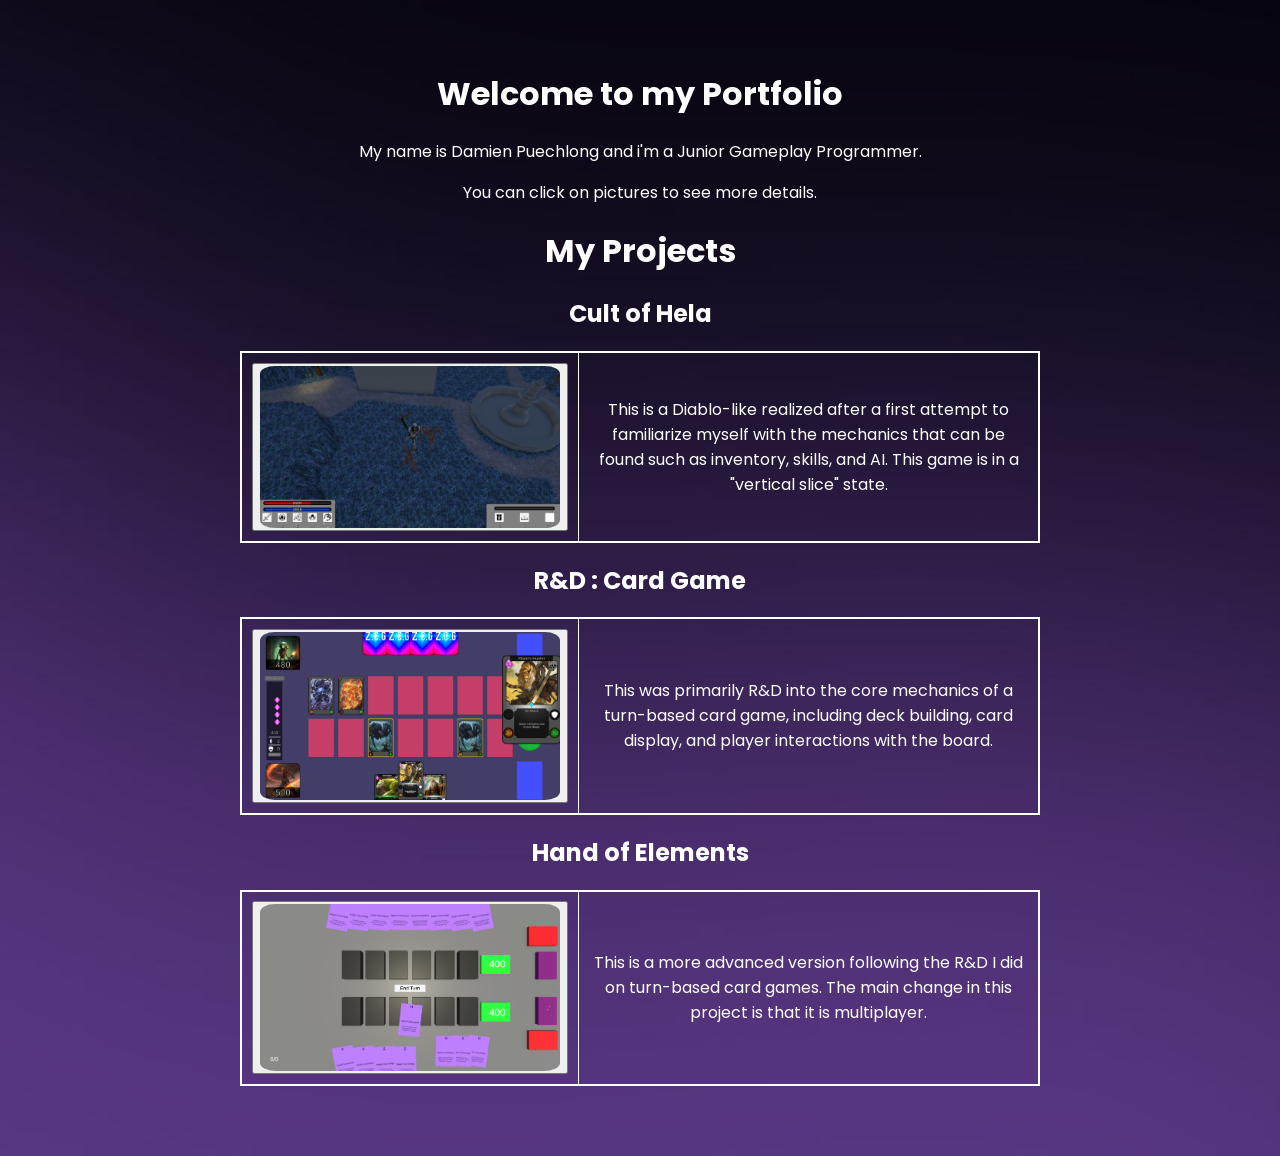
==== Web/index.html @ 72bdc030 "change arboresence" ====
<html lang="fr">
<head>
    <meta charset="UTF-8">
    <title>Damien Puechlong Portefolio</title>
    
<!-- Include de la police Poppins -->
    <link rel="preconnect" href="https://fonts.googleapis.com">
    <link rel="preconnect" href="https://fonts.gstatic.com" crossorigin>
    <link href="https://fonts.googleapis.com/css2?family=Poppins:wght@300;400;600&display=swap" rel="stylesheet">    


<!-- Include pour la stylesheet css -->
    <link rel="stylesheet" href="../style.css">
</head>

<body>
    <h1><center>Welcome to my Portfolio</center></h1>
    <center><p>My name is Damien Puechlong and i'm a Junior Gameplay Programmer. <br></p></center>
    <center><p>You can click on pictures to see more details.</p></center>

    <h1><center>My Projects</center></h1>

    <!-- Tableau de présentation pour Cult of Hela -->
    <table>
    <tr><center><h2>Cult of Hela</h2></center></tr>

    <td>
        <button onclick="window.location.href='Cult_Of_Hela.html'">
            <img class="profile" src="../images/Cult_Of_Hela_Profile_Picture.bmp">
        </button>        
    </td>
    <td>
        <p>This is a Diablo-like realized after a first attempt to familiarize myself with the mechanics 
        that can be found such as inventory, skills, and AI. This game is in a "vertical slice" state.</p>
    </td>
    </table>

    <!-- Tableau de présentation pour le Card Game -->
    <table>
        <tr><center><h2>R&D : Card Game</h2></center></tr>

        <td>
            <button onclick="window.location.href='Card_Project.html'">
                <img class="profile" src="../images/Card_Game_Profile_Picture.bmp">
            </button>         
        </td>
        <td>
            <p>This was primarily R&D into the core mechanics of a turn-based card game,
            including deck building, card display, and player interactions with the board.</p>
        </td>
    </table>

    <!-- Tableau de présentation pour Hand of Elements -->
    <table>
    <tr><center><h2>Hand of Elements</h2></center></tr>

    <td>
        <button onclick="window.location.href='Hand_Of_Element.html'">
            <img class="profile" src="../images/Hand_Of_Elements_Profile_Picture.bmp">
        </button>        
    </td>
    <td>
        <p>This is a more advanced version following the R&D I did on turn-based card games. 
        The main change in this project is that it is multiplayer.</p>
    </td>
    </table>
    
</body>
</html>
---- style.css ----
body 
    {
        font-family: Poppins, sans-serif;
        max-width: 800px;
        margin: 50px auto;
        padding: 20px;

        background-image: url("images/background_image.jpg");
        background-size: cover;
    }

.profile 
    {
        width: 300px;
        border-radius: 5%;
        object-fit: cover;
    }

p, h1, h2, h3
{
    color: white;
}

table 
{
    border-collapse: collapse;
    border: 2px solid white;
}

td, th {
    padding: 10px;
    border: 1px solid white;
    text-align: center;
}

img {
    object-fit: cover;
    display: block;
}
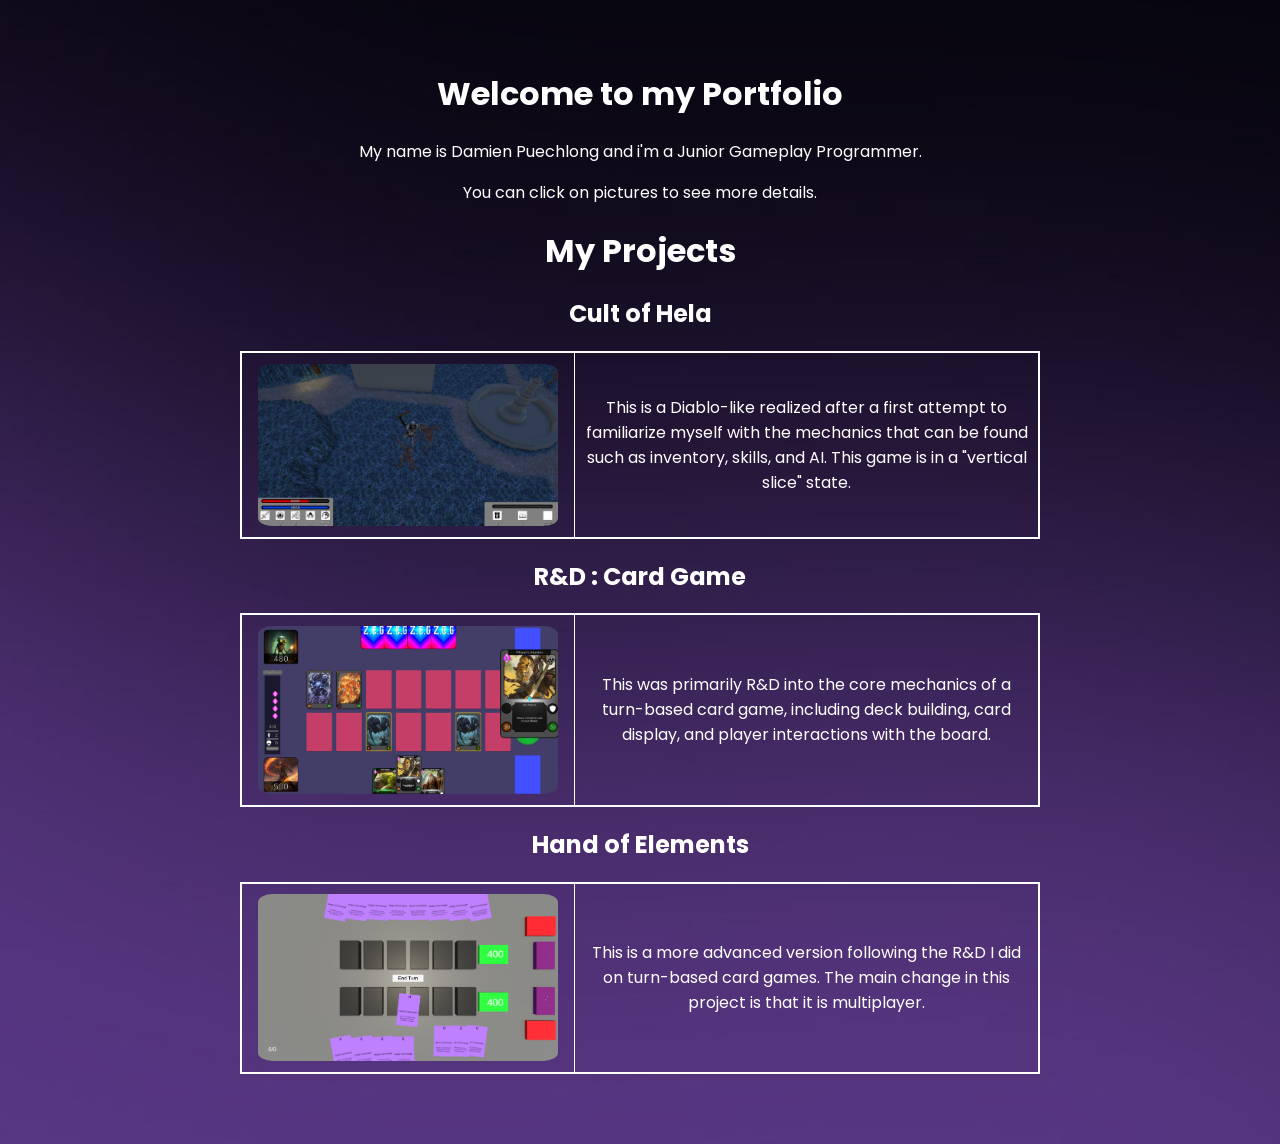
==== commit 5ee4027f: "start page card project" ====
--- a/Web/index.html
+++ b/Web/index.html
@@ -25,9 +25,9 @@
     <tr><center><h2>Cult of Hela</h2></center></tr>
 
     <td>
-        <button onclick="window.location.href='Cult_Of_Hela.html'">
+        <button class="btn" onclick="window.location.href='Cult_Of_Hela.html'">
             <img class="profile" src="../images/Cult_Of_Hela_Profile_Picture.bmp">
-        </button>        
+        </button>
     </td>
     <td>
         <p>This is a Diablo-like realized after a first attempt to familiarize myself with the mechanics 
@@ -40,7 +40,7 @@
         <tr><center><h2>R&D : Card Game</h2></center></tr>
 
         <td>
-            <button onclick="window.location.href='Card_Project.html'">
+            <button class="btn" onclick="window.location.href='Card_Project.html'">
                 <img class="profile" src="../images/Card_Game_Profile_Picture.bmp">
             </button>         
         </td>
@@ -55,7 +55,7 @@
     <tr><center><h2>Hand of Elements</h2></center></tr>
 
     <td>
-        <button onclick="window.location.href='Hand_Of_Element.html'">
+        <button class="btn" onclick="window.location.href='Hand_Of_Element.html'">
             <img class="profile" src="../images/Hand_Of_Elements_Profile_Picture.bmp">
         </button>        
     </td>
--- a/style.css
+++ b/style.css
@@ -16,24 +16,26 @@
         object-fit: cover;
     }
 
+.btn 
+    {
+        background-color: transparent;
+        border: none;
+    }
+
 p, h1, h2, h3
-{
+    {
     color: white;
-}
+    }
 
 table 
-{
+    {
     border-collapse: collapse;
     border: 2px solid white;
-}
+    }
 
-td, th {
+td, th
+    {
     padding: 10px;
     border: 1px solid white;
     text-align: center;
-}
-
-img {
-    object-fit: cover;
-    display: block;
-}+    }
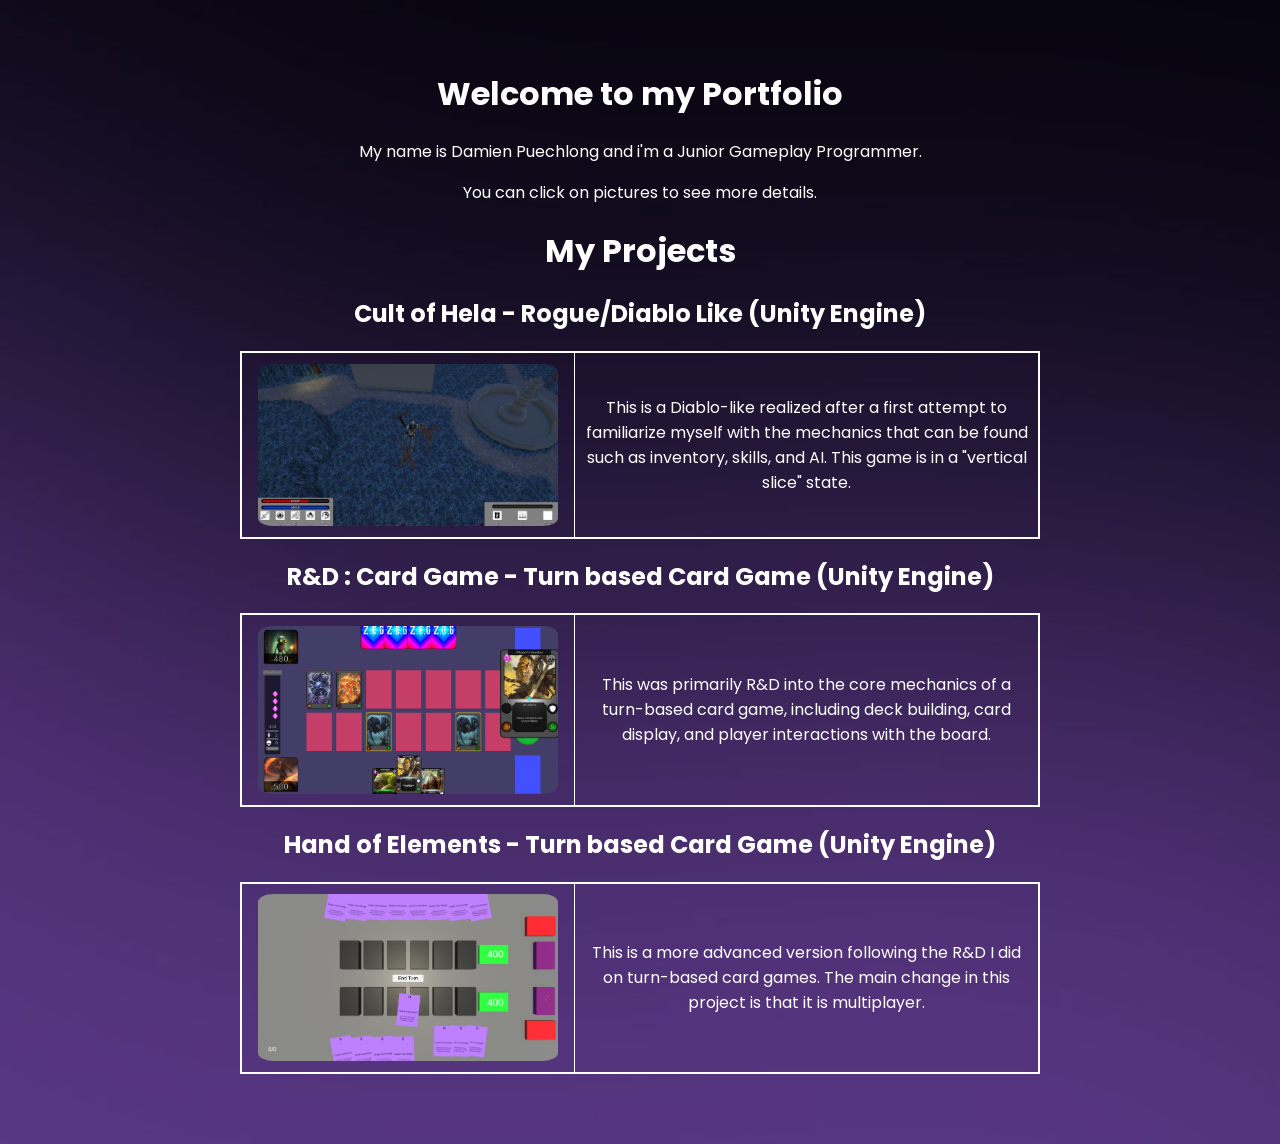
==== commit 82177467: "finish R&D Card Game section" ====
--- a/Web/index.html
+++ b/Web/index.html
@@ -21,8 +21,8 @@
     <h1><center>My Projects</center></h1>
 
     <!-- Tableau de présentation pour Cult of Hela -->
-    <table>
-    <tr><center><h2>Cult of Hela</h2></center></tr>
+    <table class="presentation">
+    <tr><center><h2>Cult of Hela - Rogue/Diablo Like (Unity Engine)</h2></center></tr>
 
     <td>
         <button class="btn" onclick="window.location.href='Cult_Of_Hela.html'">
@@ -36,8 +36,8 @@
     </table>
 
     <!-- Tableau de présentation pour le Card Game -->
-    <table>
-        <tr><center><h2>R&D : Card Game</h2></center></tr>
+    <table class="presentation">
+        <tr><center><h2>R&D : Card Game - Turn based Card Game (Unity Engine)</h2></center></tr>
 
         <td>
             <button class="btn" onclick="window.location.href='Card_Project.html'">
@@ -51,8 +51,8 @@
     </table>
 
     <!-- Tableau de présentation pour Hand of Elements -->
-    <table>
-    <tr><center><h2>Hand of Elements</h2></center></tr>
+    <table class="presentation">
+    <tr><center><h2>Hand of Elements - Turn based Card Game (Unity Engine)</h2></center></tr>
 
     <td>
         <button class="btn" onclick="window.location.href='Hand_Of_Element.html'">
@@ -64,6 +64,8 @@
         The main change in this project is that it is multiplayer.</p>
     </td>
     </table>
+
+    <!-- <p>rajoute sunward fdp</p> -->
     
 </body>
 </html>
--- a/style.css
+++ b/style.css
@@ -22,16 +22,22 @@
         border: none;
     }
 
-p, h1, h2, h3
+p, h1, h2, h3, li
     {
-    color: white;
+        color: white;
     }
 
-table 
+.presentation 
     {
-    border-collapse: collapse;
-    border: 2px solid white;
+        border-collapse: collapse;
+        border: 2px solid white;
     }
+
+.show
+{
+    width: 800px;
+    object-fit: cover;
+}
 
 td, th
     {
